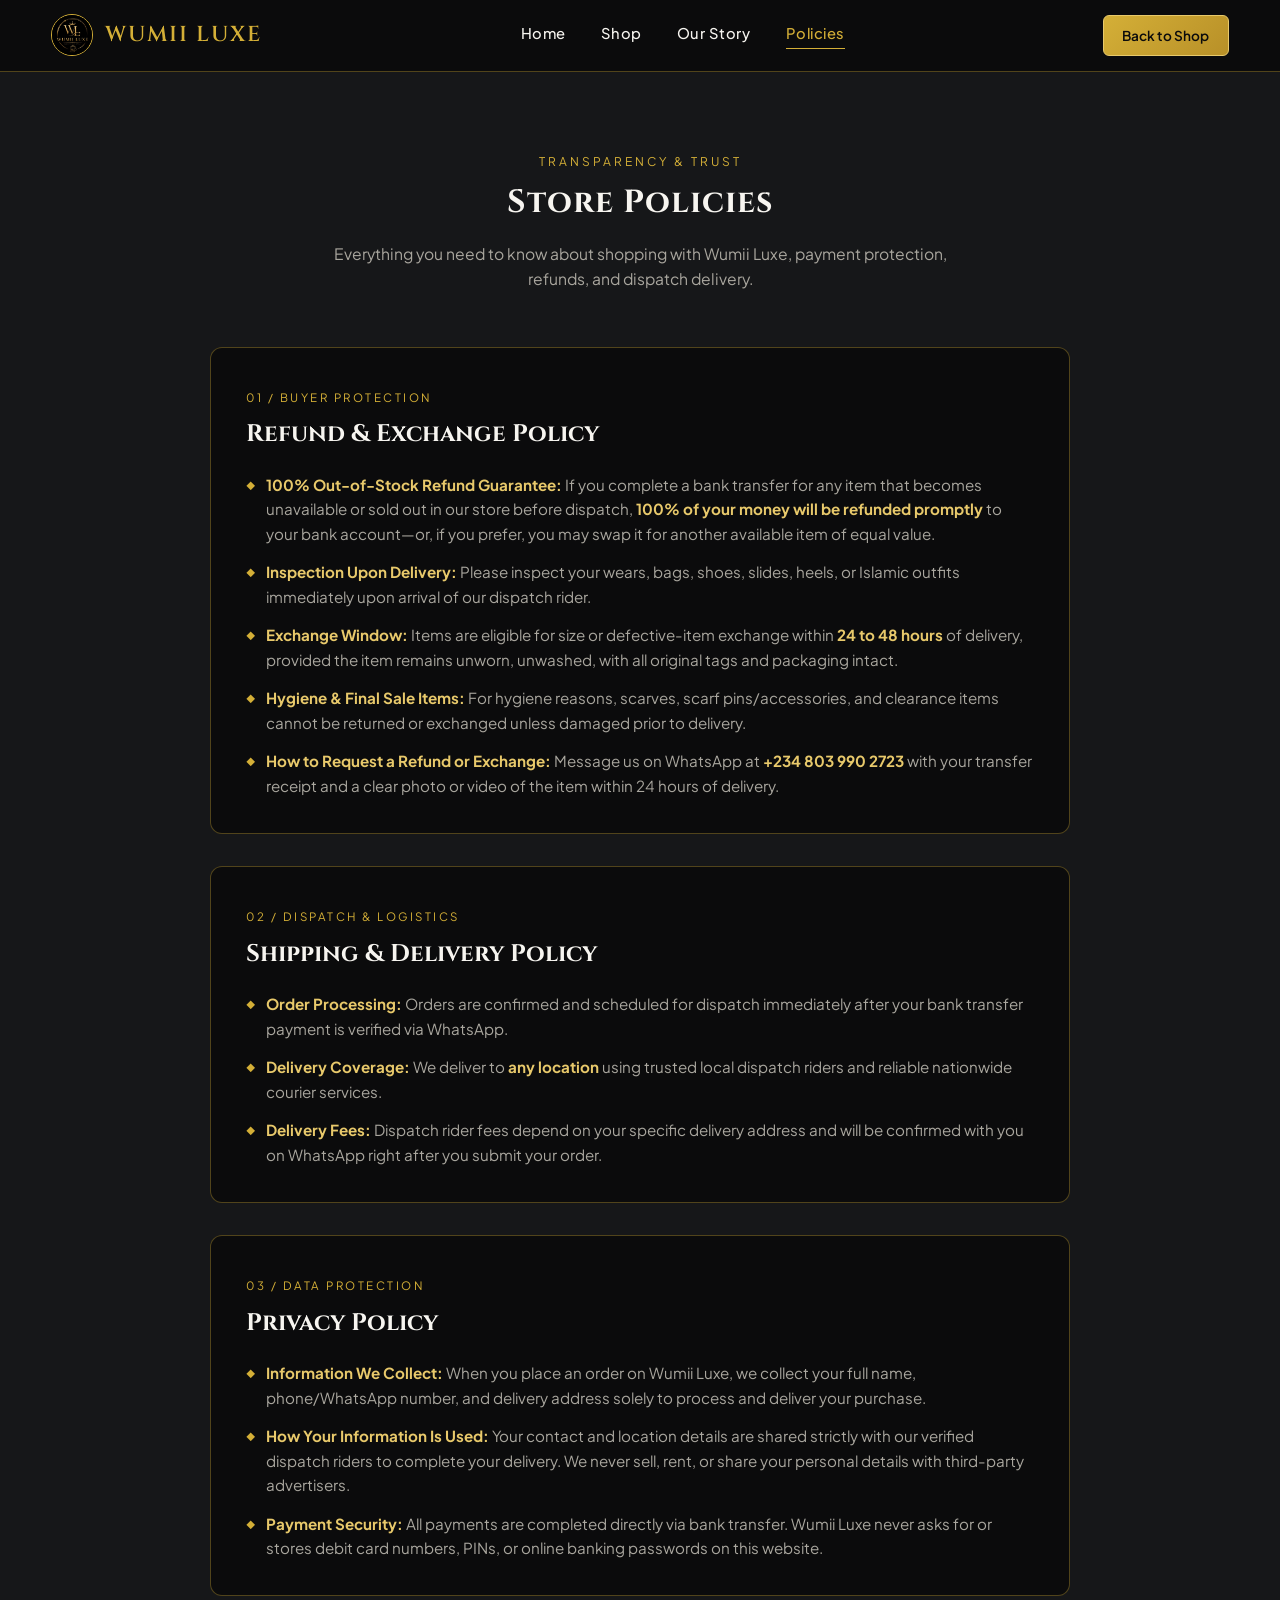
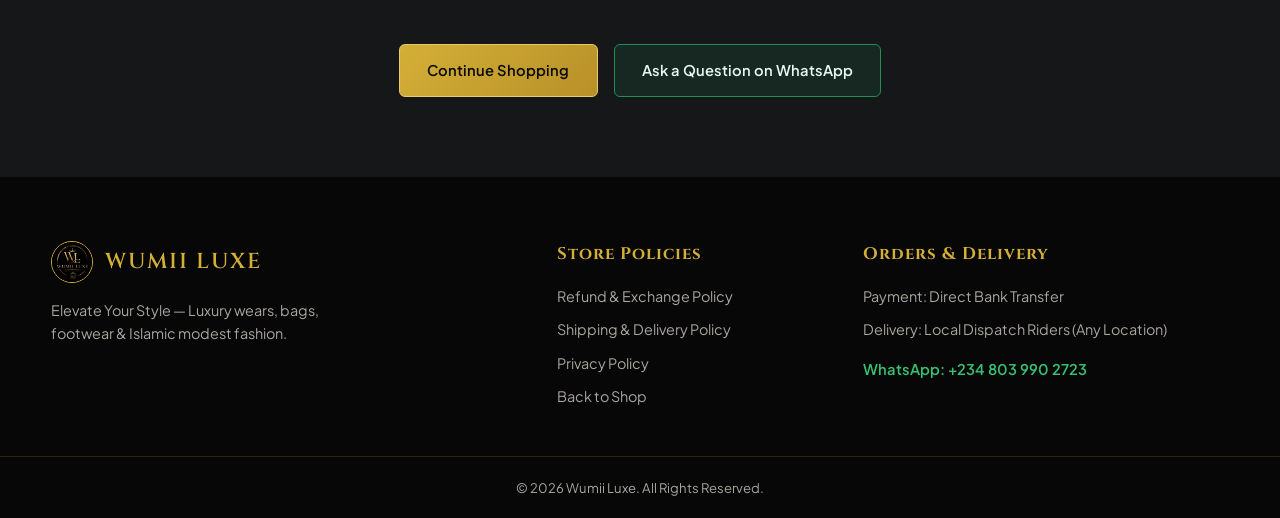
==== policies.html @ 199ac6c3 "Add files via upload" ====
<!DOCTYPE html>
<html lang="en">
<head>
  <meta charset="UTF-8" />
  <meta name="viewport" content="width=device-width, initial-scale=1.0" />
  <title>Store Policies | Wumii Luxe</title>
  <link rel="icon" type="image/jpeg" href="assets/images/logo.jpg" />
  <link rel="apple-touch-icon" href="assets/images/logo.jpg" />
  <link rel="preconnect" href="https://fonts.googleapis.com" />
  <link rel="preconnect" href="https://fonts.gstatic.com" crossorigin />
  <link href="https://fonts.googleapis.com/css2?family=Cinzel:wght@500;600;700&family=Plus+Jakarta+Sans:wght@300;400;500;600&display=swap" rel="stylesheet" />
  <link rel="stylesheet" href="style.css" />
</head>
<body>
  <header class="navbar">
    <div class="container nav-container">
      <a href="index.html#home" class="brand">
        <img src="assets/images/logo.jpg" alt="Wumii Luxe Logo" class="brand-logo" />
        <span class="brand-name">WUMII LUXE</span>
      </a>

      <nav class="nav-links" id="navLinks">
        <a href="index.html#home">Home</a>
        <a href="index.html#shop">Shop</a>
        <a href="index.html#story">Our Story</a>
        <a href="policies.html" class="active">Policies</a>
      </nav>

      <div class="nav-actions">
        <a href="index.html#shop" class="btn btn-gold" style="padding: 0.55rem 1.15rem; font-size: 0.85rem;">
          Back to Shop
        </a>

        <button class="menu-toggle" id="menuToggle" aria-label="Toggle Menu">
          <span></span>
          <span></span>
          <span></span>
        </button>
      </div>
    </div>
  </header>

  <main class="policies-page">
    <div class="container">
      <div class="policies-header">
        <span class="section-eyebrow">TRANSPARENCY &amp; TRUST</span>
        <h1 class="section-title">Store Policies</h1>
        <p class="policies-intro">
          Everything you need to know about shopping with Wumii Luxe, payment protection, refunds, and dispatch delivery.
        </p>
      </div>

      <div class="policies-stack">
        <article id="refund" class="policy-card">
          <span class="policy-tag">01 / BUYER PROTECTION</span>
          <h2>Refund &amp; Exchange Policy</h2>
          <ul>
            <li>
              <strong>100% Out-of-Stock Refund Guarantee:</strong> If you complete a bank transfer for any item that becomes unavailable or sold out in our store before dispatch, <strong>100% of your money will be refunded promptly</strong> to your bank account—or, if you prefer, you may swap it for another available item of equal value.
            </li>
            <li>
              <strong>Inspection Upon Delivery:</strong> Please inspect your wears, bags, shoes, slides, heels, or Islamic outfits immediately upon arrival of our dispatch rider.
            </li>
            <li>
              <strong>Exchange Window:</strong> Items are eligible for size or defective-item exchange within <strong>24 to 48 hours</strong> of delivery, provided the item remains unworn, unwashed, with all original tags and packaging intact.
            </li>
            <li>
              <strong>Hygiene &amp; Final Sale Items:</strong> For hygiene reasons, scarves, scarf pins/accessories, and clearance items cannot be returned or exchanged unless damaged prior to delivery.
            </li>
            <li>
              <strong>How to Request a Refund or Exchange:</strong> Message us on WhatsApp at <strong>+234 803 990 2723</strong> with your transfer receipt and a clear photo or video of the item within 24 hours of delivery.
            </li>
          </ul>
        </article>

        <article id="delivery" class="policy-card">
          <span class="policy-tag">02 / DISPATCH &amp; LOGISTICS</span>
          <h2>Shipping &amp; Delivery Policy</h2>
          <ul>
            <li>
              <strong>Order Processing:</strong> Orders are confirmed and scheduled for dispatch immediately after your bank transfer payment is verified via WhatsApp.
            </li>
            <li>
              <strong>Delivery Coverage:</strong> We deliver to <strong>any location</strong> using trusted local dispatch riders and reliable nationwide courier services.
            </li>
            <li>
              <strong>Delivery Fees:</strong> Dispatch rider fees depend on your specific delivery address and will be confirmed with you on WhatsApp right after you submit your order.
            </li>
          </ul>
        </article>

        <article id="privacy" class="policy-card">
          <span class="policy-tag">03 / DATA PROTECTION</span>
          <h2>Privacy Policy</h2>
          <ul>
            <li>
              <strong>Information We Collect:</strong> When you place an order on Wumii Luxe, we collect your full name, phone/WhatsApp number, and delivery address solely to process and deliver your purchase.
            </li>
            <li>
              <strong>How Your Information Is Used:</strong> Your contact and location details are shared strictly with our verified dispatch riders to complete your delivery. We never sell, rent, or share your personal details with third-party advertisers.
            </li>
            <li>
              <strong>Payment Security:</strong> All payments are completed directly via bank transfer. Wumii Luxe never asks for or stores debit card numbers, PINs, or online banking passwords on this website.
            </li>
          </ul>
        </article>
      </div>

      <div class="policies-cta">
        <a href="index.html#shop" class="btn btn-gold">Continue Shopping</a>
        <a
          href="https://wa.me/2348039902723?text=Hello%20Wumii%20Luxe!%20I%20have%20a%20question%20about%20your%20store%20policies."
          target="_blank"
          rel="noopener"
          class="btn btn-outline-whatsapp"
        >
          Ask a Question on WhatsApp
        </a>
      </div>
    </div>
  </main>

  <footer class="site-footer">
    <div class="container footer-grid">
      <div class="footer-brand">
        <div class="brand">
          <img src="assets/images/logo.jpg" alt="Wumii Luxe Logo" class="brand-logo" />
          <span class="brand-name">WUMII LUXE</span>
        </div>
        <p class="footer-tagline">Elevate Your Style — Luxury wears, bags, footwear &amp; Islamic modest fashion.</p>
      </div>

      <div class="footer-links">
        <h4>Store Policies</h4>
        <a href="policies.html#refund">Refund &amp; Exchange Policy</a>
        <a href="policies.html#delivery">Shipping &amp; Delivery Policy</a>
        <a href="policies.html#privacy">Privacy Policy</a>
        <a href="index.html#shop">Back to Shop</a>
      </div>

      <div class="footer-contact">
        <h4>Orders &amp; Delivery</h4>
        <p>Payment: Direct Bank Transfer</p>
        <p>Delivery: Local Dispatch Riders (Any Location)</p>
        <a
          href="https://wa.me/2348039902723?text=Hello%20Wumii%20Luxe!%20I%20would%20like%20to%20make%20an%20inquiry."
          target="_blank"
          rel="noopener"
          class="footer-wa-link"
        >
          WhatsApp: +234 803 990 2723
        </a>
      </div>
    </div>

    <div class="footer-bottom">
      <div class="container">
        <p>&copy; 2026 Wumii Luxe. All Rights Reserved.</p>
      </div>
    </div>
  </footer>

  <script>
    const menuToggle = document.getElementById('menuToggle');
    const navLinks = document.getElementById('navLinks');

    menuToggle.addEventListener('click', () => {
      navLinks.classList.toggle('open');
    });
  </script>
</body>
</html>
---- style.css ----
:root {
  --bg-obsidian: #0B0B0C;
  --bg-charcoal: #161719;
  --bg-card: #1E2023;
  --gold-primary: #D4AF37;
  --gold-light: #E8C96B;
  --gold-border: rgba(212, 175, 55, 0.35);
  --text-light: #F7F5F0;
  --text-muted: #A9A69E;
  --emerald: #1E8E5A;
  --font-serif: 'Cinzel', serif;
  --font-sans: 'Plus Jakarta Sans', sans-serif;
}

* {
  margin: 0;
  padding: 0;
  box-sizing: border-box;
}

html {
  scroll-behavior: smooth;
}

body {
  background-color: var(--bg-charcoal);
  color: var(--text-light);
  font-family: var(--font-sans);
  line-height: 1.6;
  overflow-x: hidden;
}

.container {
  width: 92%;
  max-width: 1240px;
  margin: 0 auto;
}

.navbar {
  position: sticky;
  top: 0;
  z-index: 100;
  background-color: rgba(11, 11, 12, 0.94);
  backdrop-filter: blur(10px);
  border-bottom: 1px solid var(--gold-border);
  padding: 0.9rem 0;
}

.nav-container {
  display: flex;
  align-items: center;
  justify-content: space-between;
}

.brand {
  display: flex;
  align-items: center;
  gap: 0.75rem;
  text-decoration: none;
}

.brand-logo {
  width: 42px;
  height: 42px;
  border-radius: 50%;
  object-fit: cover;
  border: 1px solid var(--gold-primary);
}

.brand-name {
  font-family: var(--font-serif);
  font-size: 1.35rem;
  font-weight: 600;
  letter-spacing: 2px;
  color: var(--gold-primary);
}

.nav-links {
  display: flex;
  align-items: center;
  gap: 2.2rem;
}

.nav-links a {
  color: var(--text-light);
  text-decoration: none;
  font-size: 0.92rem;
  font-weight: 500;
  letter-spacing: 0.5px;
  position: relative;
  padding-bottom: 4px;
  transition: color 0.25s ease;
}

.nav-links a:hover,
.nav-links a.active {
  color: var(--gold-primary);
}

.nav-links a.active::after {
  content: '';
  position: absolute;
  left: 0;
  bottom: 0;
  width: 100%;
  height: 1.5px;
  background-color: var(--gold-primary);
}

.nav-actions {
  display: flex;
  align-items: center;
  gap: 1rem;
}

.bag-btn {
  background: transparent;
  border: 1px solid var(--gold-border);
  color: var(--gold-primary);
  width: 42px;
  height: 42px;
  border-radius: 50%;
  display: flex;
  align-items: center;
  justify-content: center;
  cursor: pointer;
  position: relative;
  transition: all 0.25s ease;
}

.bag-btn:hover {
  background-color: rgba(212, 175, 55, 0.12);
  border-color: var(--gold-primary);
}

.bag-count {
  position: absolute;
  top: -5px;
  right: -5px;
  background-color: var(--gold-primary);
  color: var(--bg-obsidian);
  font-size: 0.72rem;
  font-weight: 700;
  width: 20px;
  height: 20px;
  border-radius: 50%;
  display: flex;
  align-items: center;
  justify-content: center;
}

.menu-toggle {
  display: none;
  flex-direction: column;
  gap: 5px;
  background: transparent;
  border: none;
  cursor: pointer;
}

.menu-toggle span {
  width: 24px;
  height: 2px;
  background-color: var(--gold-primary);
}

.hero {
  position: relative;
  background: radial-gradient(circle at 25% 50%, #262012 0%, var(--bg-obsidian) 65%);
  border-bottom: 1px solid var(--gold-border);
  padding: 4.5rem 0 0;
  overflow: hidden;
}

.hero-grid {
  display: grid;
  grid-template-columns: 1fr 1.15fr;
  align-items: center;
  gap: 3rem;
}

.hero-visual {
  position: relative;
  display: flex;
  justify-content: center;
  align-items: flex-end;
}

.gold-ring {
  position: absolute;
  border-radius: 50%;
  border: 1px solid rgba(212, 175, 55, 0.45);
  pointer-events: none;
}

.ring-outer {
  width: 390px;
  height: 390px;
  top: 5%;
  box-shadow: 0 0 45px rgba(212, 175, 55, 0.15);
}

.ring-inner {
  width: 350px;
  height: 350px;
  top: 9%;
  border-color: rgba(212, 175, 55, 0.25);
}

.hero-image {
  position: relative;
  z-index: 2;
  width: 100%;
  max-width: 370px;
  height: 460px;
  object-fit: cover;
  border-top-left-radius: 185px;
  border-top-right-radius: 185px;
  border: 1px solid var(--gold-border);
  border-bottom: none;
}

.hero-content {
  padding-bottom: 4.5rem;
}

.hero-eyebrow {
  display: inline-block;
  font-size: 0.78rem;
  letter-spacing: 3px;
  color: var(--gold-light);
  margin-bottom: 0.85rem;
}

.hero-title {
  font-family: var(--font-serif);
  font-size: clamp(2.5rem, 5vw, 4.1rem);
  font-weight: 600;
  line-height: 1.12;
  color: var(--gold-primary);
  margin-bottom: 1.2rem;
}

.hero-subtitle {
  color: var(--text-muted);
  font-size: 1.02rem;
  max-width: 500px;
  margin-bottom: 2rem;
}

.hero-buttons {
  display: flex;
  flex-wrap: wrap;
  gap: 1rem;
}

.btn {
  display: inline-flex;
  align-items: center;
  justify-content: center;
  gap: 0.55rem;
  padding: 0.85rem 1.7rem;
  border-radius: 6px;
  font-size: 0.92rem;
  font-weight: 600;
  text-decoration: none;
  cursor: pointer;
  transition: all 0.25s ease;
}

.btn-gold {
  background: linear-gradient(135deg, var(--gold-primary), #B89028);
  color: var(--bg-obsidian);
  border: 1px solid var(--gold-light);
}

.btn-gold:hover {
  transform: translateY(-2px);
  box-shadow: 0 8px 20px rgba(212, 175, 55, 0.25);
}

.btn-outline-whatsapp {
  background-color: rgba(30, 142, 90, 0.14);
  color: #E6F7EF;
  border: 1px solid var(--emerald);
}

.btn-outline-whatsapp:hover {
  background-color: var(--emerald);
  color: #FFFFFF;
}

.shop-section {
  padding: 5rem 0;
  background-color: var(--bg-charcoal);
}

.shop-header {
  text-align: center;
  margin-bottom: 2rem;
}

.section-eyebrow {
  display: block;
  font-size: 0.75rem;
  letter-spacing: 3px;
  color: var(--gold-primary);
  margin-bottom: 0.4rem;
}

.filter-tabs {
  display: flex;
  flex-wrap: wrap;
  justify-content: center;
  gap: 0.75rem;
  margin-bottom: 3rem;
}

.filter-btn {
  background-color: transparent;
  color: var(--text-muted);
  border: 1px solid var(--gold-border);
  padding: 0.55rem 1.3rem;
  border-radius: 30px;
  font-family: var(--font-sans);
  font-size: 0.88rem;
  font-weight: 500;
  cursor: pointer;
  transition: all 0.25s ease;
}

.filter-btn:hover,
.filter-btn.active {
  background-color: var(--gold-primary);
  color: var(--bg-obsidian);
  border-color: var(--gold-primary);
  font-weight: 600;
}

.product-grid {
  display: grid;
  grid-template-columns: repeat(4, 1fr);
  gap: 1.5rem;
}

.product-card {
  background-color: var(--bg-card);
  border: 1px solid var(--gold-border);
  border-radius: 10px;
  overflow: hidden;
  display: flex;
  flex-direction: column;
  transition: transform 0.25s ease, box-shadow 0.25s ease;
}

.product-card:hover {
  transform: translateY(-4px);
  box-shadow: 0 10px 25px rgba(0, 0, 0, 0.45);
  border-color: var(--gold-primary);
}

.product-img-wrap {
  position: relative;
  width: 100%;
  aspect-ratio: 1 / 1.08;
  overflow: hidden;
  background-color: var(--bg-obsidian);
}

.product-img {
  width: 100%;
  height: 100%;
  object-fit: cover;
  transition: transform 0.4s ease;
}

.product-card:hover .product-img {
  transform: scale(1.04);
}

.product-badge {
  position: absolute;
  top: 10px;
  left: 10px;
  background-color: rgba(11, 11, 12, 0.85);
  color: var(--gold-light);
  border: 1px solid var(--gold-border);
  font-size: 0.7rem;
  padding: 0.25rem 0.65rem;
  border-radius: 20px;
  text-transform: uppercase;
  letter-spacing: 0.8px;
}

.product-info {
  padding: 1.15rem;
  text-align: center;
  display: flex;
  flex-direction: column;
  flex-grow: 1;
}

.product-name {
  font-size: 0.98rem;
  font-weight: 600;
  color: var(--text-light);
  margin-bottom: 0.35rem;
}

.product-price {
  font-size: 0.95rem;
  font-weight: 600;
  color: var(--gold-primary);
  margin-bottom: 1rem;
}

.product-actions {
  margin-top: auto;
  display: flex;
  flex-direction: column;
  gap: 0.55rem;
}

.btn-card-bag {
  width: 100%;
  padding: 0.6rem;
  background-color: transparent;
  color: var(--gold-light);
  border: 1px solid var(--gold-primary);
  border-radius: 5px;
  font-size: 0.82rem;
  font-weight: 600;
  cursor: pointer;
  transition: all 0.2s ease;
}

.btn-card-bag:hover {
  background-color: var(--gold-primary);
  color: var(--bg-obsidian);
}

.btn-card-wa {
  width: 100%;
  padding: 0.6rem;
  background-color: var(--emerald);
  color: #FFFFFF;
  border: none;
  border-radius: 5px;
  font-size: 0.82rem;
  font-weight: 600;
  text-decoration: none;
  display: inline-block;
  transition: opacity 0.2s ease;
}

.btn-card-wa:hover {
  opacity: 0.9;
}

@media (max-width: 1024px) {
  .product-grid {
    grid-template-columns: repeat(3, 1fr);
  }
}

@media (max-width: 680px) {
  .product-grid {
    grid-template-columns: repeat(2, 1fr);
    gap: 1rem;
  }

  .product-info {
    padding: 0.85rem;
  }
}

.section-title {
  font-family: var(--font-serif);
  font-size: 2rem;
  color: var(--text-light);
  letter-spacing: 1px;
}

@media (max-width: 860px) {
  .nav-links {
    display: none;
    position: absolute;
    top: 100%;
    left: 0;
    width: 100%;
    background-color: var(--bg-obsidian);
    flex-direction: column;
    padding: 1.5rem 0;
    border-bottom: 1px solid var(--gold-border);
  }

  .nav-links.open {
    display: flex;
  }

  .menu-toggle {
    display: flex;
  }

  .hero-grid {
    grid-template-columns: 1fr;
    text-align: center;
  }

  .hero-visual {
    order: 2;
  }

  .hero-content {
    order: 1;
    padding-bottom: 1rem;
  }

  .hero-subtitle {
    margin-left: auto;
    margin-right: auto;
  }

  .hero-buttons {
    justify-content: center;
  }
}
.overlay {
  position: fixed;
  inset: 0;
  background-color: rgba(0, 0, 0, 0.72);
  backdrop-filter: blur(4px);
  z-index: 200;
  opacity: 0;
  visibility: hidden;
  transition: all 0.3s ease;
}

.overlay.active {
  opacity: 1;
  visibility: visible;
}

.bag-drawer {
  position: fixed;
  top: 0;
  right: -420px;
  width: 100%;
  max-width: 400px;
  height: 100vh;
  background-color: var(--bg-obsidian);
  border-left: 1px solid var(--gold-border);
  z-index: 250;
  display: flex;
  flex-direction: column;
  transition: right 0.35s ease;
}

.bag-drawer.open {
  right: 0;
}

.drawer-header,
.modal-header {
  display: flex;
  align-items: center;
  justify-content: space-between;
  padding: 1.25rem 1.5rem;
  border-bottom: 1px solid var(--gold-border);
}

.drawer-header h3,
.modal-header h3 {
  font-family: var(--font-serif);
  color: var(--gold-primary);
  font-size: 1.2rem;
  letter-spacing: 1px;
}

.close-btn {
  background: transparent;
  border: none;
  color: var(--text-muted);
  font-size: 1.8rem;
  line-height: 1;
  cursor: pointer;
  transition: color 0.2s ease;
}

.close-btn:hover {
  color: var(--gold-primary);
}

.drawer-body {
  flex: 1;
  overflow-y: auto;
  padding: 1.5rem;
  display: flex;
  flex-direction: column;
  gap: 1rem;
}

.empty-bag {
  text-align: center;
  color: var(--text-muted);
  margin-top: 3rem;
}

.bag-item {
  display: flex;
  align-items: center;
  gap: 0.9rem;
  background-color: var(--bg-card);
  border: 1px solid var(--gold-border);
  border-radius: 8px;
  padding: 0.75rem;
}

.bag-item img {
  width: 62px;
  height: 62px;
  border-radius: 6px;
  object-fit: cover;
}

.bag-item-details {
  flex: 1;
}

.bag-item-title {
  font-size: 0.9rem;
  font-weight: 600;
  color: var(--text-light);
}

.bag-item-price {
  font-size: 0.85rem;
  color: var(--gold-primary);
  margin: 0.2rem 0 0.45rem;
}

.qty-controls {
  display: flex;
  align-items: center;
  gap: 0.6rem;
}

.qty-btn {
  width: 24px;
  height: 24px;
  background-color: var(--bg-obsidian);
  border: 1px solid var(--gold-border);
  color: var(--text-light);
  border-radius: 4px;
  cursor: pointer;
  font-weight: 600;
}

.remove-item-btn {
  background: transparent;
  border: none;
  color: var(--text-muted);
  font-size: 0.78rem;
  cursor: pointer;
  text-decoration: underline;
}

.drawer-footer {
  padding: 1.25rem 1.5rem;
  border-top: 1px solid var(--gold-border);
  background-color: var(--bg-charcoal);
}

.bag-subtotal {
  display: flex;
  justify-content: space-between;
  align-items: center;
  font-size: 1.05rem;
  margin-bottom: 0.4rem;
}

.bag-subtotal strong {
  color: var(--gold-primary);
  font-size: 1.2rem;
}

.delivery-note {
  font-size: 0.78rem;
  color: var(--text-muted);
  margin-bottom: 1rem;
}

.btn-full {
  width: 100%;
}

.btn:disabled {
  opacity: 0.45;
  cursor: not-allowed;
  transform: none;
}

.checkout-modal {
  position: fixed;
  inset: 0;
  z-index: 300;
  display: flex;
  align-items: center;
  justify-content: center;
  padding: 1rem;
  opacity: 0;
  visibility: hidden;
  transition: all 0.3s ease;
}

.checkout-modal.open {
  opacity: 1;
  visibility: visible;
}

.modal-card {
  width: 100%;
  max-width: 470px;
  max-height: 92vh;
  overflow-y: auto;
  background-color: var(--bg-obsidian);
  border: 1px solid var(--gold-primary);
  border-radius: 12px;
  box-shadow: 0 20px 50px rgba(0, 0, 0, 0.75);
}

.checkout-form {
  padding: 1.5rem;
  display: flex;
  flex-direction: column;
  gap: 1rem;
}

.form-group {
  display: flex;
  flex-direction: column;
  gap: 0.35rem;
}

.form-group label {
  font-size: 0.84rem;
  color: var(--text-muted);
}

.form-group input,
.form-group textarea {
  background-color: var(--bg-card);
  border: 1px solid var(--gold-border);
  border-radius: 6px;
  padding: 0.7rem 0.85rem;
  color: var(--text-light);
  font-family: var(--font-sans);
  font-size: 0.92rem;
}

.form-group input:focus,
.form-group textarea:focus {
  outline: none;
  border-color: var(--gold-primary);
}

.bank-box {
  background-color: var(--bg-card);
  border: 1px solid var(--gold-primary);
  border-radius: 8px;
  padding: 1rem;
  font-size: 0.88rem;
  display: flex;
  flex-direction: column;
  gap: 0.4rem;
}

.bank-label {
  font-size: 0.72rem;
  letter-spacing: 2px;
  color: var(--gold-primary);
  font-weight: 600;
}

.acct-row {
  display: flex;
  align-items: center;
  justify-content: space-between;
}

.copy-btn {
  background-color: var(--gold-primary);
  color: var(--bg-obsidian);
  border: none;
  padding: 0.25rem 0.75rem;
  border-radius: 4px;
  font-size: 0.78rem;
  font-weight: 700;
  cursor: pointer;
}

.checkout-total-bar {
  margin-top: 0.5rem;
  padding-top: 0.6rem;
  border-top: 1px solid var(--gold-border);
  display: flex;
  justify-content: space-between;
  align-items: center;
  font-size: 0.98rem;
}

.checkout-total-bar strong {
  color: var(--gold-primary);
  font-size: 1.12rem;
}
.story-section {
  padding: 5.5rem 0;
  background-color: var(--bg-obsidian);
  border-top: 1px solid var(--gold-border);
  border-bottom: 1px solid var(--gold-border);
}

.story-grid {
  display: grid;
  grid-template-columns: 0.85fr 1.15fr;
  align-items: center;
  gap: 3.5rem;
}

.story-visual {
  display: flex;
  justify-content: center;
}

.story-crest {
  width: 100%;
  max-width: 310px;
  border-radius: 50%;
  border: 2px solid var(--gold-primary);
  box-shadow: 0 0 40px rgba(212, 175, 55, 0.18);
}

.story-content .section-title {
  margin-bottom: 1.2rem;
}

.story-content p {
  color: var(--text-muted);
  margin-bottom: 1rem;
  font-size: 0.98rem;
}

.story-content strong {
  color: var(--gold-light);
}

.story-highlights {
  display: grid;
  grid-template-columns: repeat(2, 1fr);
  gap: 1rem;
  margin-top: 1.75rem;
}

.highlight-box {
  background-color: var(--bg-card);
  border: 1px solid var(--gold-border);
  border-radius: 8px;
  padding: 1rem;
  display: flex;
  flex-direction: column;
  gap: 0.25rem;
}

.highlight-box strong {
  color: var(--gold-primary);
  font-size: 0.92rem;
}

.highlight-box span {
  color: var(--text-muted);
  font-size: 0.82rem;
}

.site-footer {
  background-color: #070708;
  padding-top: 4rem;
}

.footer-grid {
  display: grid;
  grid-template-columns: 1.4fr 0.8fr 1.1fr;
  gap: 2.5rem;
  padding-bottom: 3rem;
}

.footer-tagline {
  color: var(--text-muted);
  font-size: 0.9rem;
  margin-top: 1rem;
  max-width: 320px;
}

.footer-links,
.footer-contact {
  display: flex;
  flex-direction: column;
  gap: 0.65rem;
}

.footer-links h4,
.footer-contact h4 {
  font-family: var(--font-serif);
  color: var(--gold-primary);
  font-size: 1.05rem;
  margin-bottom: 0.4rem;
  letter-spacing: 1px;
}

.footer-links a,
.footer-contact p {
  color: var(--text-muted);
  text-decoration: none;
  font-size: 0.9rem;
  transition: color 0.2s ease;
}

.footer-links a:hover {
  color: var(--gold-primary);
}

.footer-wa-link {
  display: inline-block;
  margin-top: 0.4rem;
  color: #38C172;
  font-weight: 600;
  font-size: 0.92rem;
  text-decoration: none;
}

.footer-wa-link:hover {
  text-decoration: underline;
}

.footer-bottom {
  border-top: 1px solid rgba(212, 175, 55, 0.18);
  padding: 1.25rem 0;
  text-align: center;
  color: var(--text-muted);
  font-size: 0.82rem;
}

@media (max-width: 860px) {
  .story-grid,
  .footer-grid {
    grid-template-columns: 1fr;
    text-align: center;
  }

  .footer-brand .brand {
    justify-content: center;
  }

  .footer-tagline {
    margin-left: auto;
    margin-right: auto;
  }

  .story-highlights {
    grid-template-columns: 1fr;
  }
}
.policies-page {
  padding: 5rem 0;
  background-color: var(--bg-charcoal);
}

.policies-header {
  text-align: center;
  max-width: 640px;
  margin: 0 auto 3.5rem;
}

.policies-intro {
  color: var(--text-muted);
  margin-top: 0.75rem;
  font-size: 0.98rem;
}

.policies-stack {
  display: flex;
  flex-direction: column;
  gap: 2rem;
  max-width: 860px;
  margin: 0 auto;
}

.policy-card {
  background-color: var(--bg-obsidian);
  border: 1px solid var(--gold-border);
  border-radius: 12px;
  padding: 2.2rem;
  scroll-margin-top: 100px;
}

.policy-tag {
  display: inline-block;
  font-size: 0.72rem;
  letter-spacing: 2.5px;
  color: var(--gold-primary);
  margin-bottom: 0.5rem;
}

.policy-card h2 {
  font-family: var(--font-serif);
  color: var(--text-light);
  font-size: 1.5rem;
  margin-bottom: 1.2rem;
}

.policy-card ul {
  list-style: none;
  display: flex;
  flex-direction: column;
  gap: 0.9rem;
}

.policy-card li {
  color: var(--text-muted);
  font-size: 0.95rem;
  padding-left: 1.25rem;
  position: relative;
}

.policy-card li::before {
  content: '◆';
  position: absolute;
  left: 0;
  color: var(--gold-primary);
  font-size: 0.7rem;
  top: 0.25rem;
}

.policy-card strong {
  color: var(--gold-light);
}

.policies-cta {
  display: flex;
  flex-wrap: wrap;
  justify-content: center;
  gap: 1rem;
  margin-top: 3rem;
}

@media (max-width: 680px) {
  .policy-card {
    padding: 1.5rem;
  }
}
.product-variants {
  display: flex;
  gap: 0.5rem;
  margin-bottom: 0.85rem;
}

.variant-select {
  flex: 1;
  min-width: 0;
  background-color: var(--bg-obsidian);
  color: var(--text-light);
  border: 1px solid var(--gold-border);
  border-radius: 5px;
  padding: 0.42rem 0.5rem;
  font-family: var(--font-sans);
  font-size: 0.78rem;
  cursor: pointer;
  transition: border-color 0.2s ease;
}

.variant-select:focus {
  outline: none;
  border-color: var(--gold-primary);
}

.bag-item-variant {
  font-size: 0.76rem;
  color: var(--text-muted);
  margin-top: 0.15rem;
}
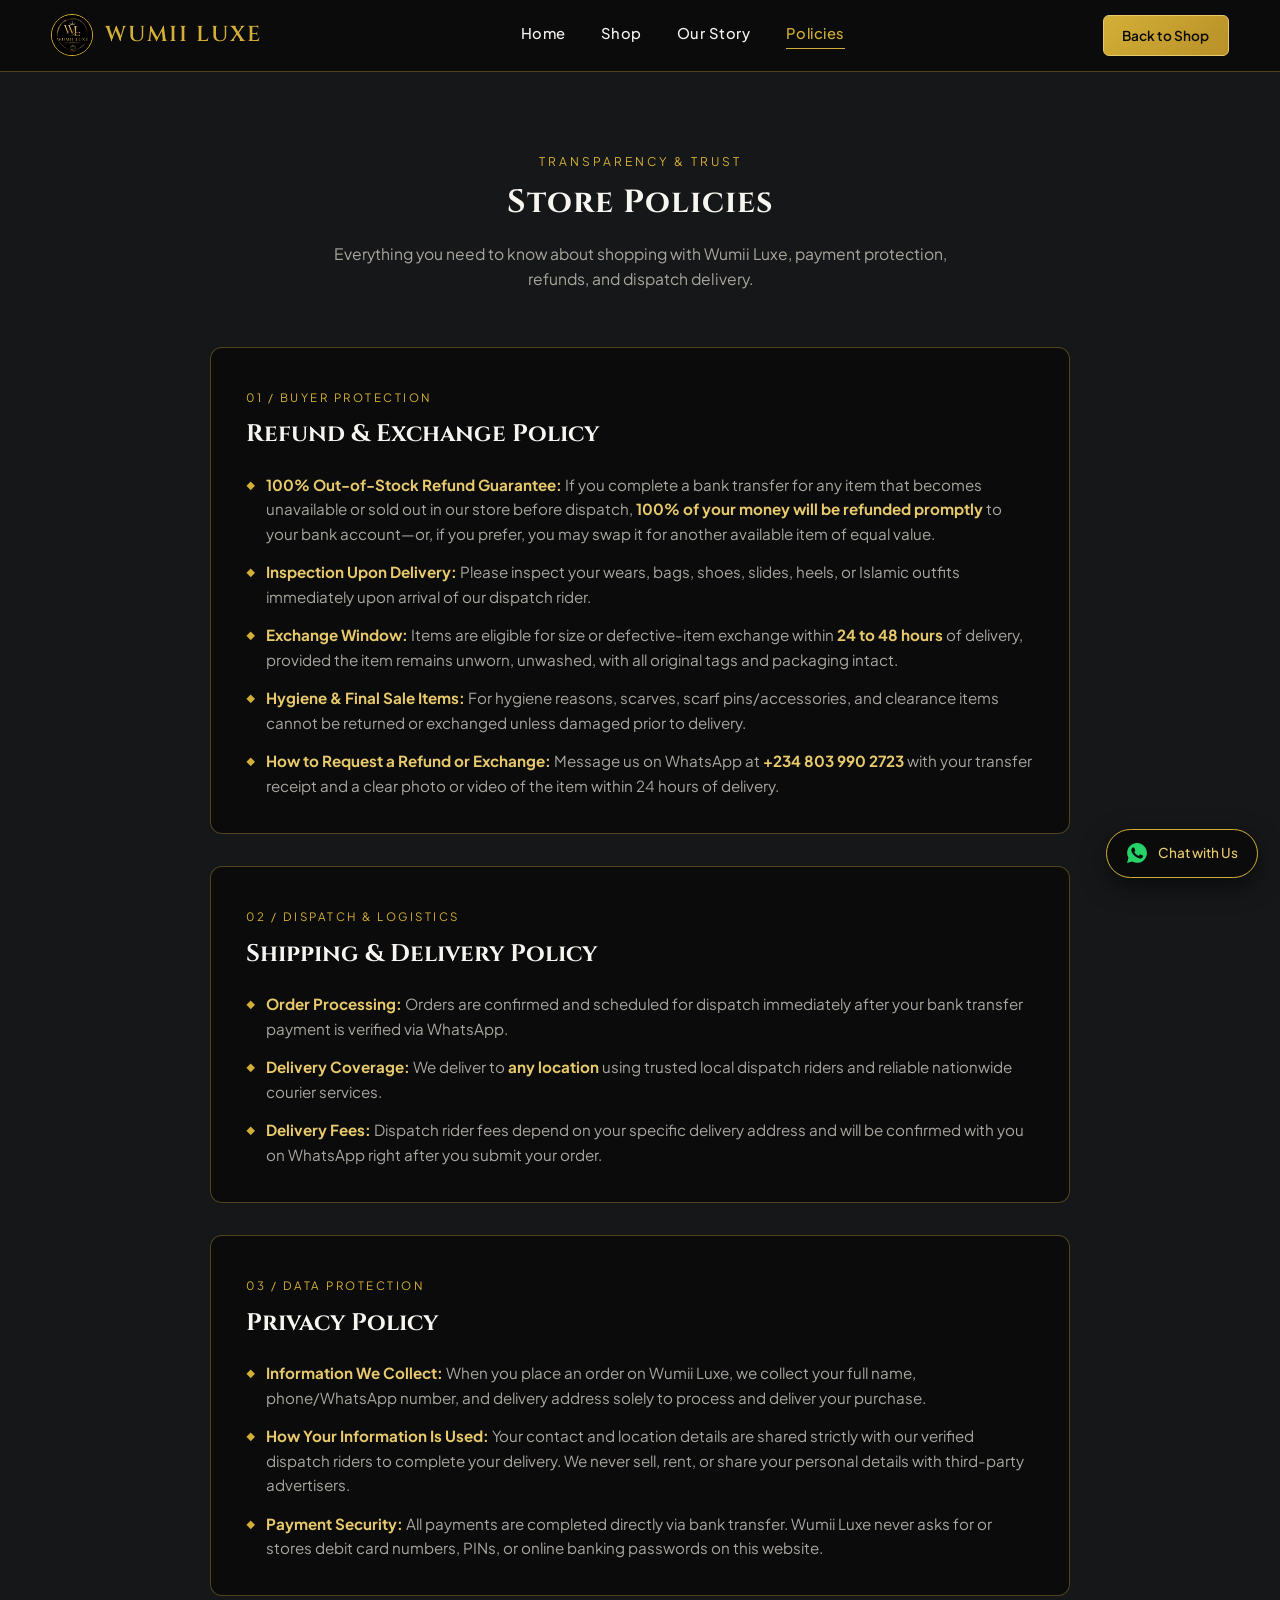
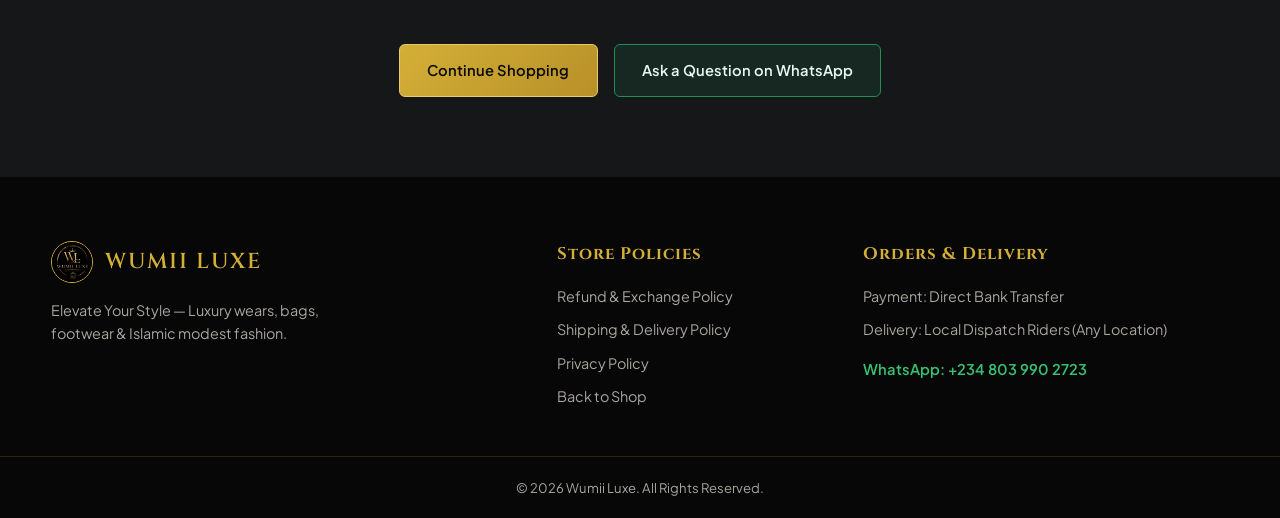
==== commit 22fcda34: "Add files via upload" ====
--- a/policies.html
+++ b/policies.html
@@ -168,5 +168,17 @@
       navLinks.classList.toggle('open');
     });
   </script>
+  <a
+    href="https://wa.me/2348039902723?text=Hello%20Wumii%20Luxe!%20I%20have%20a%20quick%20question%20about%20an%20item."
+    target="_blank"
+    rel="noopener"
+    class="floating-wa-btn"
+    aria-label="Chat with Wumii Luxe on WhatsApp"
+  >
+    <svg width="24" height="24" viewBox="0 0 24 24" fill="currentColor" aria-hidden="true">
+      <path d="M12.04 2C6.58 2 2.13 6.45 2.13 11.91c0 1.75.46 3.45 1.32 4.95L2.05 22l5.25-1.38c1.45.79 3.08 1.21 4.74 1.21 5.46 0 9.91-4.45 9.91-9.91C21.95 6.45 17.5 2 12.04 2zm5.82 14.01c-.24.68-1.41 1.3-1.95 1.38-.5.08-1.13.11-1.82-.11-.42-.13-.96-.31-1.65-.61-2.9-1.25-4.79-4.17-4.94-4.36-.14-.19-1.18-1.57-1.18-3 0-1.43.75-2.13 1.01-2.42.27-.29.58-.36.78-.36.19 0 .39 0 .56.01.18.01.42-.07.66.5.24.58.82 2.01.89 2.16.07.15.12.32.02.51-.1.19-.15.31-.29.48-.15.17-.31.38-.44.51-.15.15-.3.31-.13.6.17.29.75 1.24 1.61 2.01 1.11.99 2.04 1.3 2.33 1.44.29.15.46.12.63-.07.17-.19.73-.85.92-1.14.19-.29.39-.24.65-.15.27.1 1.69.8 1.98.94.29.15.48.22.55.34.07.12.07.7-.17 1.38z"/>
+    </svg>
+    <span class="floating-wa-label">Chat with Us</span>
+  </a>
 </body>
 </html>
--- a/style.css
+++ b/style.css
@@ -1086,4 +1086,273 @@
   font-size: 0.76rem;
   color: var(--text-muted);
   margin-top: 0.15rem;
+}
+.search-bar-wrap {
+  position: relative;
+  max-width: 480px;
+  margin: 0 auto 1.5rem;
+}
+
+.search-icon {
+  position: absolute;
+  left: 1rem;
+  top: 50%;
+  transform: translateY(-50%);
+  color: var(--gold-primary);
+  pointer-events: none;
+}
+
+.search-input {
+  width: 100%;
+  background-color: var(--bg-obsidian);
+  border: 1px solid var(--gold-border);
+  border-radius: 30px;
+  padding: 0.72rem 2.6rem 0.72rem 2.75rem;
+  color: var(--text-light);
+  font-family: var(--font-sans);
+  font-size: 0.9rem;
+  transition: border-color 0.25s ease, box-shadow 0.25s ease;
+}
+
+.search-input::placeholder {
+  color: var(--text-muted);
+}
+
+.search-input:focus {
+  outline: none;
+  border-color: var(--gold-primary);
+  box-shadow: 0 0 15px rgba(212, 175, 55, 0.14);
+}
+
+.clear-search-btn {
+  position: absolute;
+  right: 0.9rem;
+  top: 50%;
+  transform: translateY(-50%);
+  background: transparent;
+  border: none;
+  color: var(--text-muted);
+  font-size: 1.3rem;
+  line-height: 1;
+  cursor: pointer;
+  display: none;
+}
+
+.clear-search-btn.visible {
+  display: block;
+}
+
+.clear-search-btn:hover {
+  color: var(--gold-primary);
+}
+
+.no-results {
+  grid-column: 1 / -1;
+  text-align: center;
+  padding: 3rem 1rem;
+  color: var(--text-muted);
+  font-size: 0.98rem;
+}
+.product-img-wrap {
+  cursor: pointer;
+}
+
+.quickview-hint {
+  position: absolute;
+  bottom: 0.65rem;
+  right: 0.65rem;
+  background-color: rgba(11, 11, 13, 0.82);
+  color: var(--gold-light);
+  border: 1px solid var(--gold-border);
+  font-size: 0.72rem;
+  padding: 0.25rem 0.6rem;
+  border-radius: 20px;
+  letter-spacing: 0.5px;
+  pointer-events: none;
+  transition: background-color 0.25s ease, color 0.25s ease;
+}
+
+.product-img-wrap:hover .quickview-hint {
+  background-color: var(--gold-primary);
+  color: var(--bg-obsidian);
+}
+
+.quickview-modal {
+  position: fixed;
+  top: 50%;
+  left: 50%;
+  transform: translate(-50%, -50%) scale(0.95);
+  width: 92%;
+  max-width: 740px;
+  max-height: 90vh;
+  overflow-y: auto;
+  background-color: var(--bg-charcoal);
+  border: 1px solid var(--gold-border);
+  border-radius: 14px;
+  padding: 1.5rem;
+  z-index: 1200;
+  opacity: 0;
+  pointer-events: none;
+  transition: opacity 0.25s ease, transform 0.25s ease;
+}
+
+.quickview-modal.open {
+  opacity: 1;
+  pointer-events: auto;
+  transform: translate(-50%, -50%) scale(1);
+}
+
+.quickview-header {
+  display: flex;
+  justify-content: space-between;
+  align-items: center;
+  margin-bottom: 1rem;
+  padding-bottom: 0.75rem;
+  border-bottom: 1px solid var(--gold-border);
+}
+
+.quickview-category {
+  font-size: 0.75rem;
+  text-transform: uppercase;
+  letter-spacing: 2px;
+  color: var(--gold-primary);
+}
+
+.quickview-body {
+  display: grid;
+  grid-template-columns: 1fr 1fr;
+  gap: 1.5rem;
+  align-items: center;
+}
+
+.quickview-img-box {
+  background-color: var(--bg-obsidian);
+  border: 1px solid var(--gold-border);
+  border-radius: 10px;
+  overflow: hidden;
+  aspect-ratio: 4 / 5;
+}
+
+.quickview-img-box img {
+  width: 100%;
+  height: 100%;
+  object-fit: cover;
+  display: block;
+}
+
+.quickview-title {
+  font-family: var(--font-serif);
+  font-size: 1.45rem;
+  color: var(--text-light);
+  margin-bottom: 0.4rem;
+}
+
+.quickview-price {
+  font-size: 1.2rem;
+  font-weight: 600;
+  color: var(--gold-primary);
+  margin-bottom: 0.9rem;
+}
+
+.quickview-desc {
+  font-size: 0.9rem;
+  color: var(--text-muted);
+  line-height: 1.6;
+  margin-bottom: 1.25rem;
+}
+
+.quickview-actions {
+  display: flex;
+  flex-direction: column;
+  gap: 0.65rem;
+  margin-top: 1rem;
+}
+
+@media (max-width: 680px) {
+  .quickview-body {
+    grid-template-columns: 1fr;
+    gap: 1.1rem;
+  }
+
+  .quickview-img-box {
+    aspect-ratio: 1 / 1;
+    max-height: 300px;
+  }
+}
+.floating-wa-btn {
+  position: fixed;
+  bottom: 1.4rem;
+  right: 1.4rem;
+  z-index: 950;
+  display: inline-flex;
+  align-items: center;
+  gap: 0.55rem;
+  background-color: var(--bg-obsidian);
+  color: var(--gold-light);
+  border: 1px solid var(--gold-primary);
+  border-radius: 50px;
+  padding: 0.72rem 1.15rem;
+  font-family: var(--font-sans);
+  font-size: 0.85rem;
+  font-weight: 500;
+  text-decoration: none;
+  box-shadow: 0 8px 24px rgba(0, 0, 0, 0.55);
+  transition: transform 0.25s ease, background-color 0.25s ease, color 0.25s ease, box-shadow 0.25s ease;
+}
+
+.floating-wa-btn svg {
+  color: #25d366;
+  flex-shrink: 0;
+}
+
+.floating-wa-btn:hover {
+  transform: translateY(-3px);
+  background-color: var(--gold-primary);
+  color: var(--bg-obsidian);
+  box-shadow: 0 10px 28px rgba(212, 175, 55, 0.28);
+}
+
+.floating-wa-btn:hover svg {
+  color: var(--bg-obsidian);
+}
+
+@media (max-width: 540px) {
+  .floating-wa-btn {
+    padding: 0.78rem;
+    border-radius: 50%;
+    bottom: 1.1rem;
+    right: 1.1rem;
+  }
+
+  .floating-wa-label {
+    display: none;
+  }
+}
+.product-card.sold-out .product-img {
+  opacity: 0.45;
+  filter: grayscale(40%);
+}
+
+.sold-out-badge {
+  position: absolute;
+  top: 0.75rem;
+  right: 0.75rem;
+  background-color: rgba(11, 11, 13, 0.9);
+  color: #f87171;
+  border: 1px solid rgba(248, 113, 113, 0.45);
+  font-size: 0.7rem;
+  font-weight: 600;
+  letter-spacing: 1.5px;
+  text-transform: uppercase;
+  padding: 0.28rem 0.65rem;
+  border-radius: 20px;
+  z-index: 2;
+}
+
+.product-card.sold-out .btn-card-bag,
+.product-card.sold-out .btn-card-wa,
+.quickview-actions button:disabled {
+  opacity: 0.45;
+  cursor: not-allowed;
+  pointer-events: none;
 }
